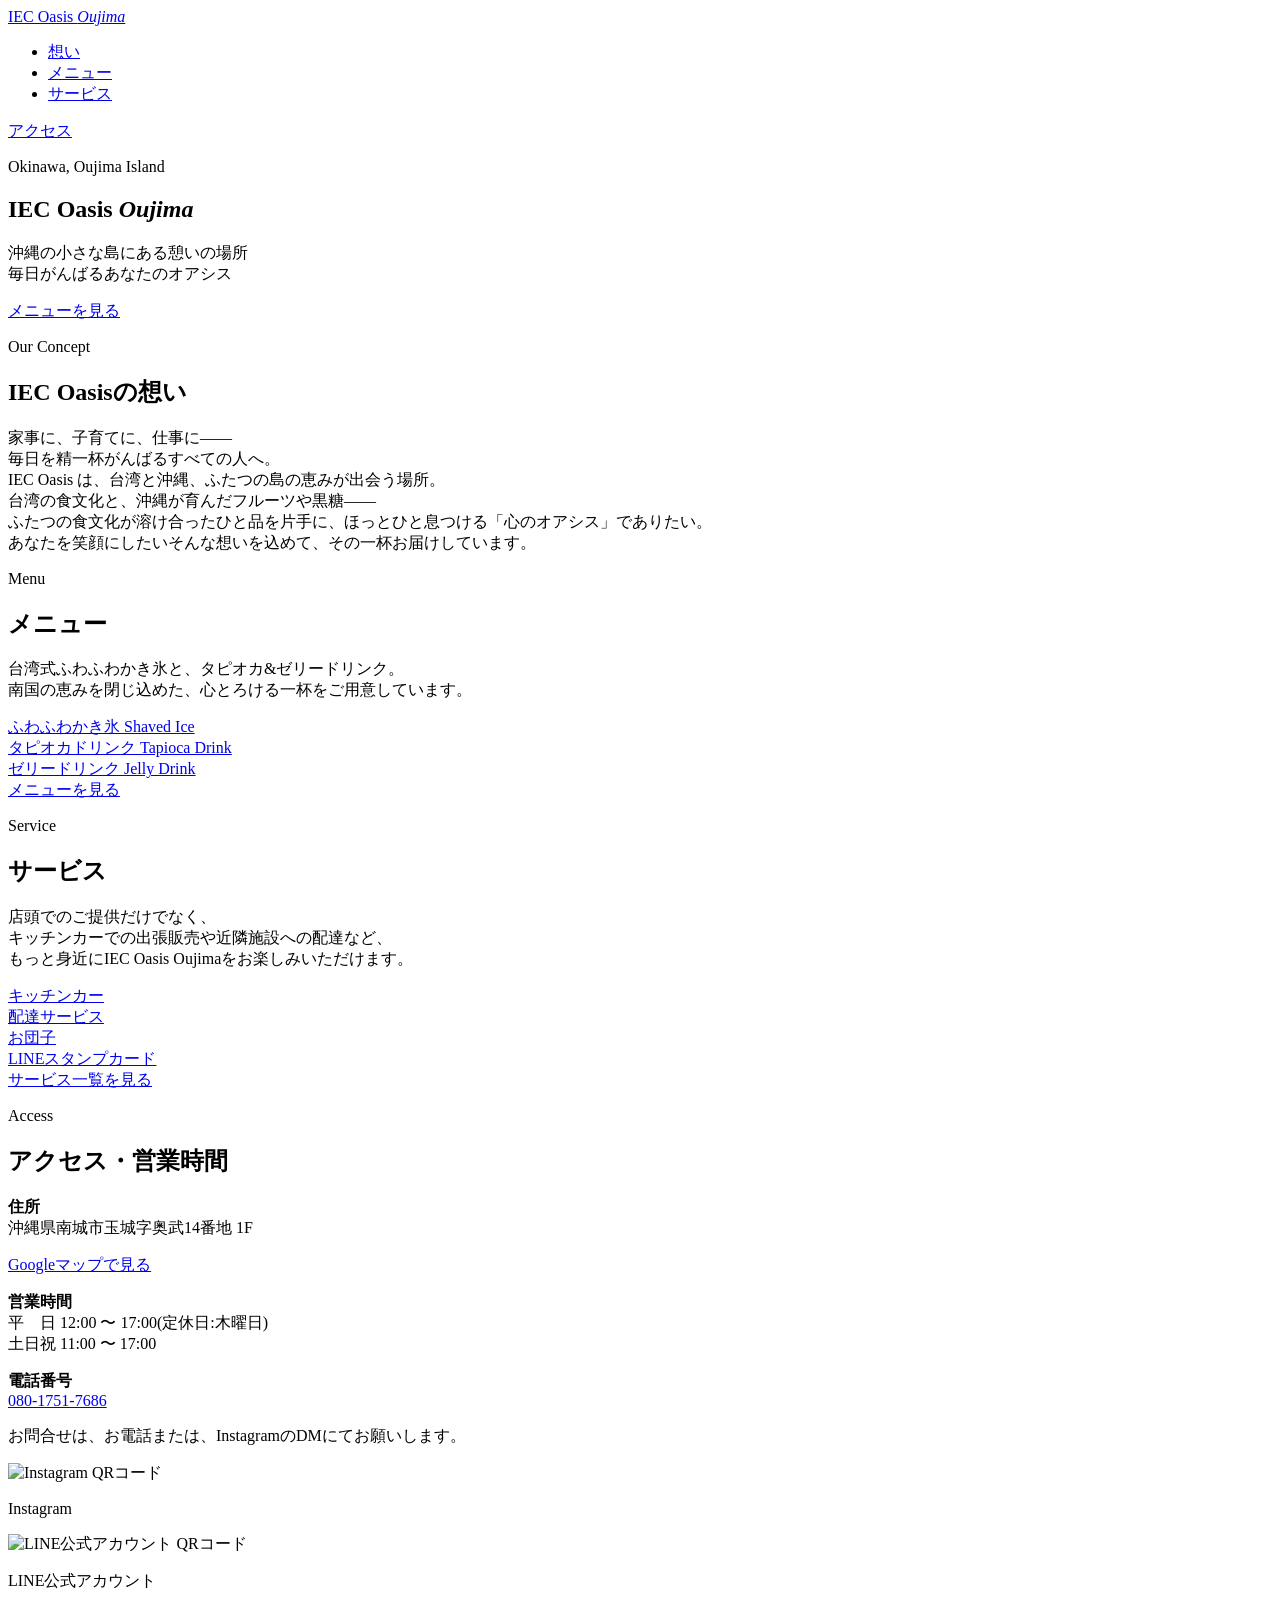
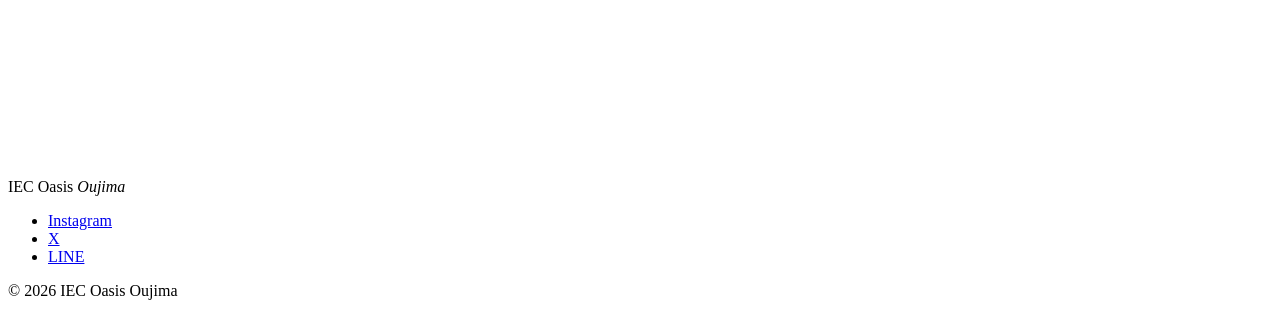
==== index.html @ 06da4bbe "Add files via upload" ====
<!DOCTYPE html>
<html lang="ja">
<head>
<meta charset="UTF-8">
<meta name="viewport" content="width=device-width, initial-scale=1.0">
<meta name="description" content="沖縄・奥武島の海をイメージした、台湾と沖縄の恵みが出会うタピオカ&ゼリードリンク&台湾ふわふわかき氷の専門店 IEC Oasis Oujima。家事に子育てに仕事に、がんばる毎日を過ごすあなたと家族の「心のオアシス」です。">
<title>IEC Oasis Oujima | Emerald Island Drinks</title>
<link rel="preconnect" href="https://fonts.googleapis.com">
<link rel="preconnect" href="https://fonts.gstatic.com" crossorigin>
<link href="https://fonts.googleapis.com/css2?family=Fraunces:ital,wght@0,400;0,600;1,500&display=swap" rel="stylesheet">
<link rel="stylesheet" href="css/style.css">
</head>
<body>

<header class="site-header" id="siteHeader">
  <div class="container header-inner">
    <a class="logo" href="#">IEC Oasis <em>Oujima</em></a>
    <nav>
      <ul>
        <li><a href="#concept">想い</a></li>
        <li><a href="menu.html">メニュー</a></li>
        <li><a href="service.html">サービス</a></li>
      </ul>
    </nav>
    <a class="btn btn-outline nav-cta" href="#access">アクセス</a>
  </div>
</header>

<section class="hero">
  <div class="hero-slider" id="heroSlider" aria-hidden="true">
    <div class="hero-slide is-active" data-image="images/slider/slider-1.JPG"></div>
    <div class="hero-slide" data-image="images/slider/slider-2.jpeg"></div>
    <div class="hero-slide" data-image="images/slider/slider-3.JPG"></div>
    <div class="hero-slide" data-image="images/slider/slider-4.JPG"></div>
    <div class="hero-slide" data-image="images/slider/slider-5.jpg"></div>
  </div>
  <div class="hero-overlay"></div>
  <div class="hero-glow glow-1"></div>
  <div class="hero-glow glow-2"></div>
  <div class="container hero-inner">
    <p class="eyebrow">Okinawa, Oujima Island</p>
    <h1>IEC Oasis <em>Oujima</em></h1>
    <p class="catch">沖縄の小さな島にある憩いの場所<br>毎日がんばるあなたのオアシス</p>
    <a class="btn btn-solid" href="menu.html">メニューを見る</a>
  </div>
  <a class="scroll-cue" href="#concept" aria-label="scroll down"><span></span></a>
</section>

<section id="concept" class="concept">
  <div class="container concept-inner">
    <div class="concept-text reveal">
      <p class="eyebrow">Our Concept</p>
      <h2>IEC Oasisの想い</h2>
      <p>
        家事に、子育てに、仕事に——<br>
        毎日を精一杯がんばるすべての人へ。<br>
        IEC Oasis は、台湾と沖縄、ふたつの島の恵みが出会う場所。<br>
        台湾の食文化と、沖縄が育んだフルーツや黒糖——<br>
        ふたつの食文化が溶け合ったひと品を片手に、ほっとひと息つける「心のオアシス」でありたい。<br>
        あなたを笑顔にしたいそんな想いを込めて、その一杯お届けしています。
      </p>
    </div>
    <div class="concept-image reveal" data-image="images/omoi/omoi.JPG" aria-hidden="true"></div>
  </div>
</section>

<section id="menu" class="menu">
  <div class="container menu-teaser-inner">
    <p class="eyebrow center">Menu</p>
    <h2 class="reveal">メニュー</h2>
    <p class="reveal lead-text">台湾式ふわふわかき氷と、タピオカ&amp;ゼリードリンク。<br>南国の恵みを閉じ込めた、心とろける一杯をご用意しています。</p>

    <div class="menu-teaser-grid">
      <a class="menu-teaser-item reveal" href="menu.html#kakigori-menu">
        <div class="menu-card-image" data-image="images/ice-menu/img-mango.png"></div>
        <span class="menu-teaser-label">
          <span class="menu-teaser-ja">ふわふわかき氷</span>
          <span class="menu-teaser-en">Shaved Ice</span>
        </span>
      </a>
      <a class="menu-teaser-item reveal" href="menu.html#tapioca-drink">
        <div class="menu-card-image" data-image="images/drink-menu/kokutou-milk.JPG"></div>
        <span class="menu-teaser-label">
          <span class="menu-teaser-ja">タピオカドリンク</span>
          <span class="menu-teaser-en">Tapioca Drink</span>
        </span>
      </a>
      <a class="menu-teaser-item reveal" href="menu.html#jelly-drink">
        <div class="menu-card-image" data-image="images/drink-menu/mango-jelly.JPG"></div>
        <span class="menu-teaser-label">
          <span class="menu-teaser-ja">ゼリードリンク</span>
          <span class="menu-teaser-en">Jelly Drink</span>
        </span>
      </a>
    </div>

    <a class="btn btn-solid reveal" href="menu.html">メニューを見る</a>
  </div>
</section>

<section id="services" class="services-teaser">
  <div class="container services-teaser-inner">
    <p class="eyebrow center">Service</p>
    <h2 class="reveal">サービス</h2>
    <p class="reveal lead-text">店頭でのご提供だけでなく、<br>キッチンカーでの出張販売や近隣施設への配達など、<br>もっと身近にIEC Oasis Oujimaをお楽しみいただけます。</p>

    <div class="service-teaser-grid">
      <a class="service-teaser-item reveal" href="service.html#kitchen-car">
        <div class="menu-card-image" data-image="images/service/kitchencar.JPG"></div>
        <span class="service-teaser-label">キッチンカー</span>
      </a>
      <a class="service-teaser-item reveal" href="service.html#delivery">
        <div class="menu-card-image" data-image="images/service/haitatu.jpeg"></div>
        <span class="service-teaser-label">配達サービス</span>
      </a>
      <a class="service-teaser-item reveal" href="service.html#dango">
        <div class="menu-card-image" data-image="images/service/mitarashidango.jpg"></div>
        <span class="service-teaser-label">お団子</span>
      </a>
      <a class="service-teaser-item reveal" href="service.html#line-stamp">
        <div class="menu-card-image" data-image="images/service/line.png"></div>
        <span class="service-teaser-label">LINEスタンプカード</span>
      </a>
    </div>

    <a class="btn btn-solid reveal" href="service.html">サービス一覧を見る</a>
  </div>
</section>

<section id="access" class="access">
  <div class="container access-inner">
    <div class="access-info reveal">
      <p class="eyebrow">Access</p>
      <h2>アクセス・営業時間</h2>
      <p><strong>住所</strong><br>沖縄県南城市玉城字奥武14番地 1F</p>
      <p><a class="btn btn-outline access-map-link" href="https://maps.app.goo.gl/voPFWVJ7KBdVcmAC6" target="_blank" rel="noopener">Googleマップで見る</a></p>
      <p><strong>営業時間</strong><br>平　日 12:00 〜 17:00(定休日:木曜日)<br>土日祝 11:00 〜 17:00</p>
      <p><strong>電話番号</strong><br><a href="tel:08017517686">080-1751-7686</a></p>
      <p class="access-note">お問合せは、お電話または、InstagramのDMにてお願いします。</p>
      <div class="access-qr-list">
        <div class="access-qr-item">
          <img src="images/access/instagram.JPG" alt="Instagram QRコード" width="120" height="120" loading="lazy">
          <p>Instagram</p>
        </div>
        <div class="access-qr-item">
          <img src="images/access/line.png" alt="LINE公式アカウント QRコード" width="120" height="120" loading="lazy">
          <p>LINE公式アカウント</p>
        </div>
      </div>
    </div>
    <div class="access-map reveal">
      <iframe
        src="https://www.google.com/maps?q=26.1313462,127.7723122&output=embed"
        width="100%"
        height="100%"
        style="border:0;"
        allowfullscreen=""
        loading="lazy"
        referrerpolicy="no-referrer-when-downgrade"
        title="IEC Oasis Oujima 地図"></iframe>
    </div>
  </div>
</section>

<footer class="site-footer">
  <div class="container footer-inner">
    <p class="logo">IEC Oasis <em>Oujima</em></p>
    <ul class="footer-social">
      <li><a href="#">Instagram</a></li>
      <li><a href="#">X</a></li>
      <li><a href="#">LINE</a></li>
    </ul>
    <p class="copyright">&copy; 2026 IEC Oasis Oujima</p>
  </div>
</footer>

<script src="js/script.js"></script>
</body>
</html>
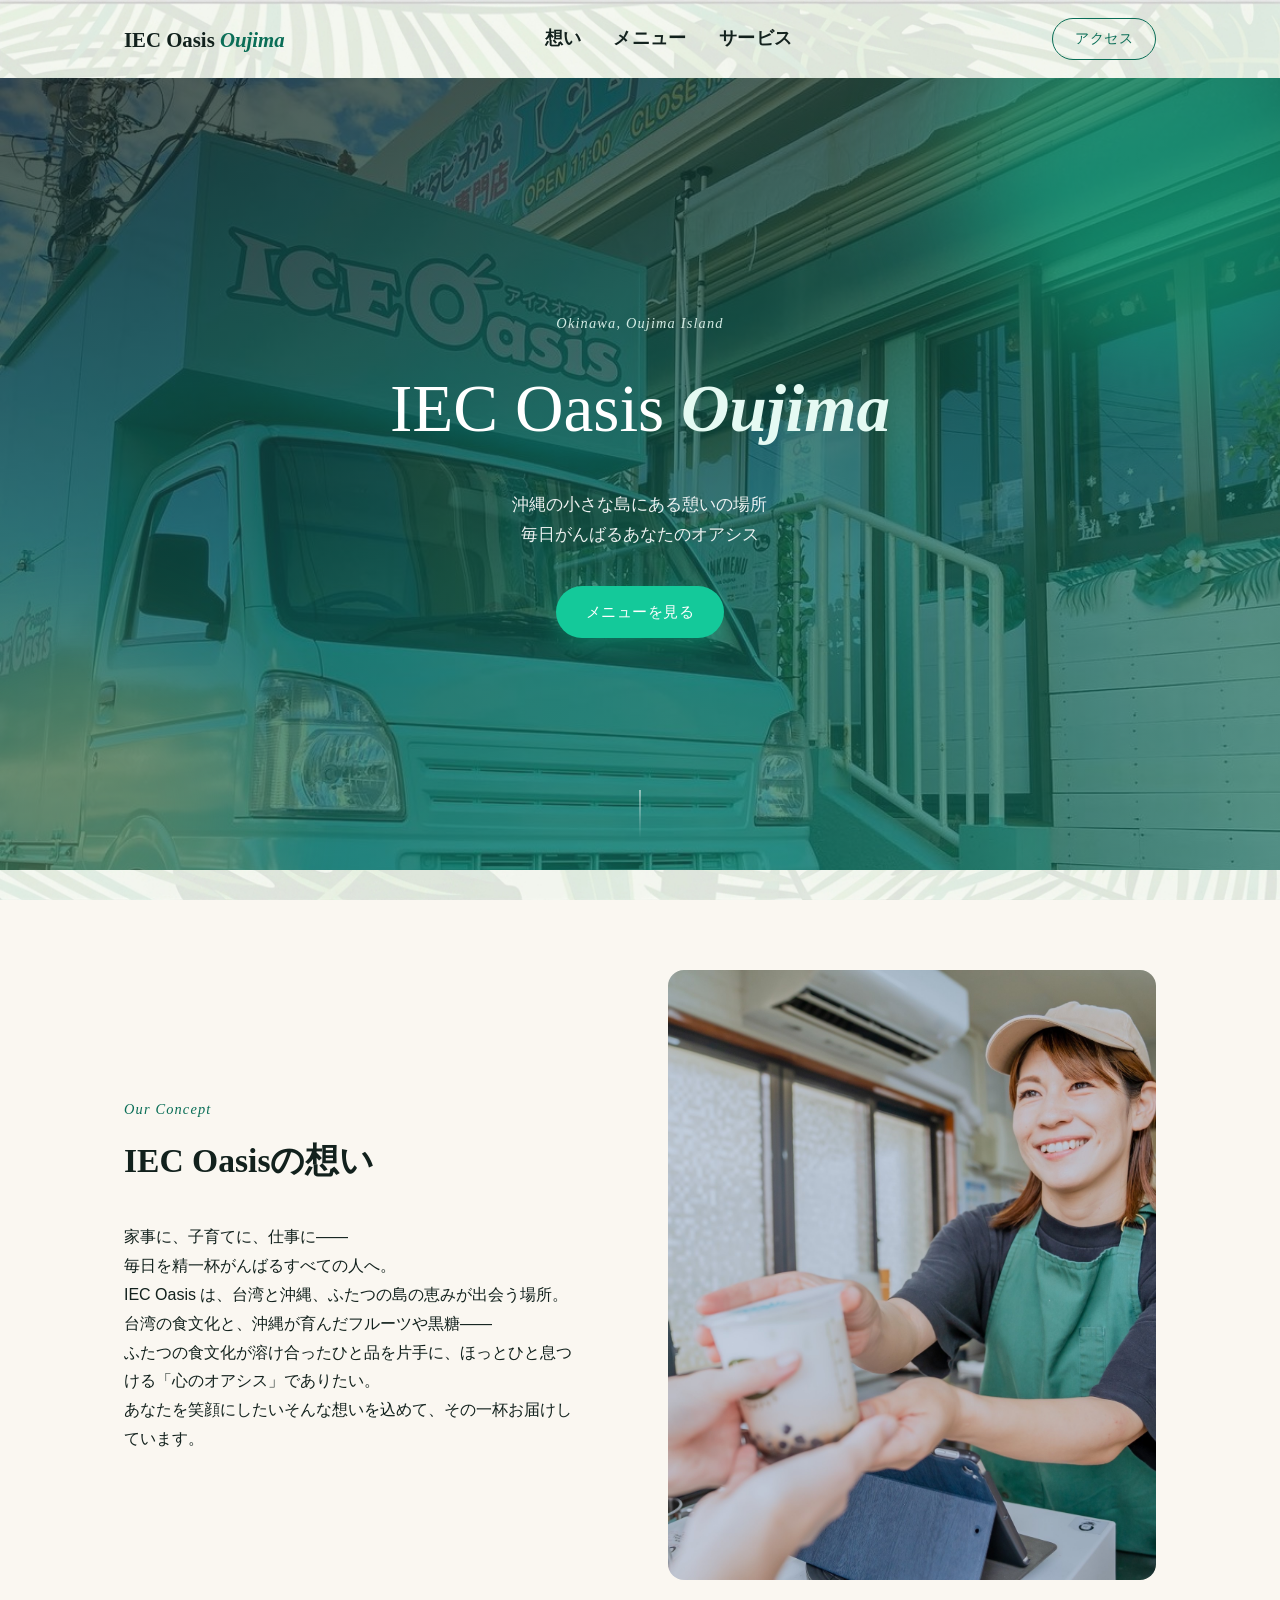
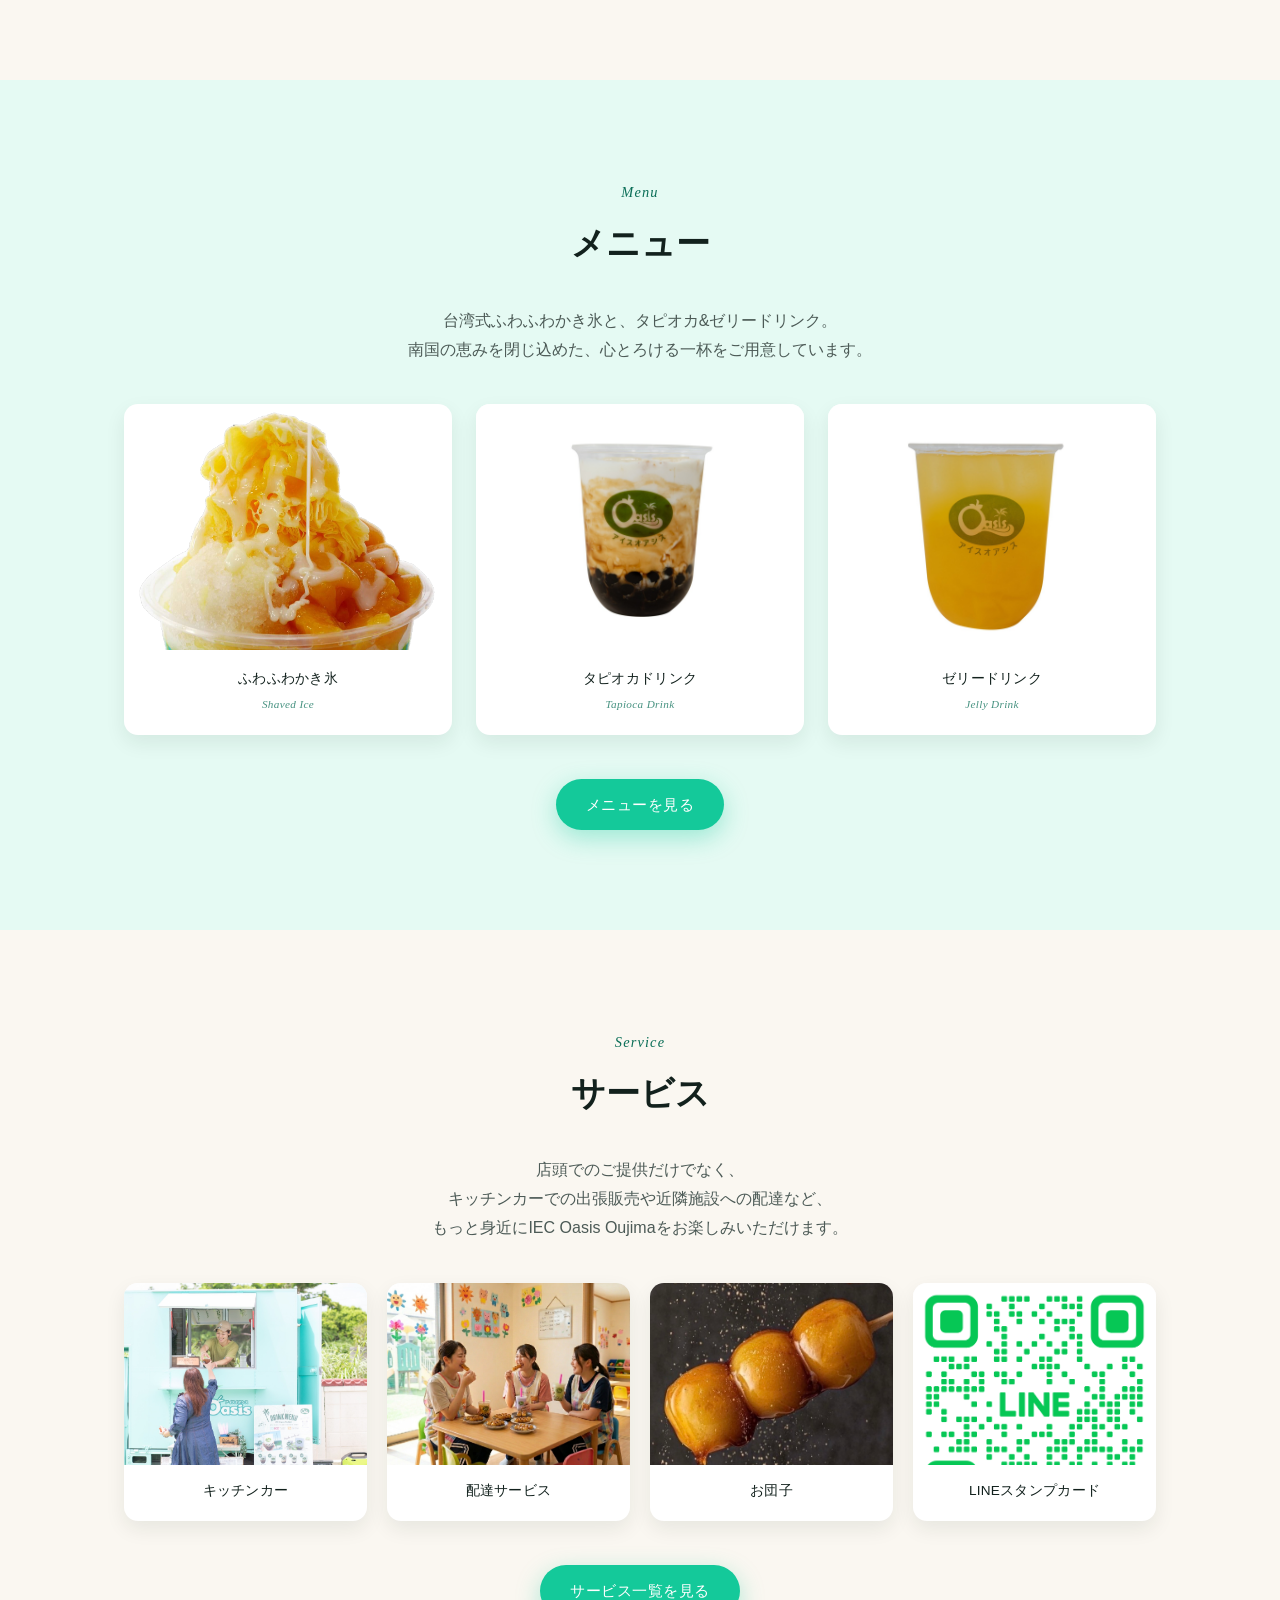
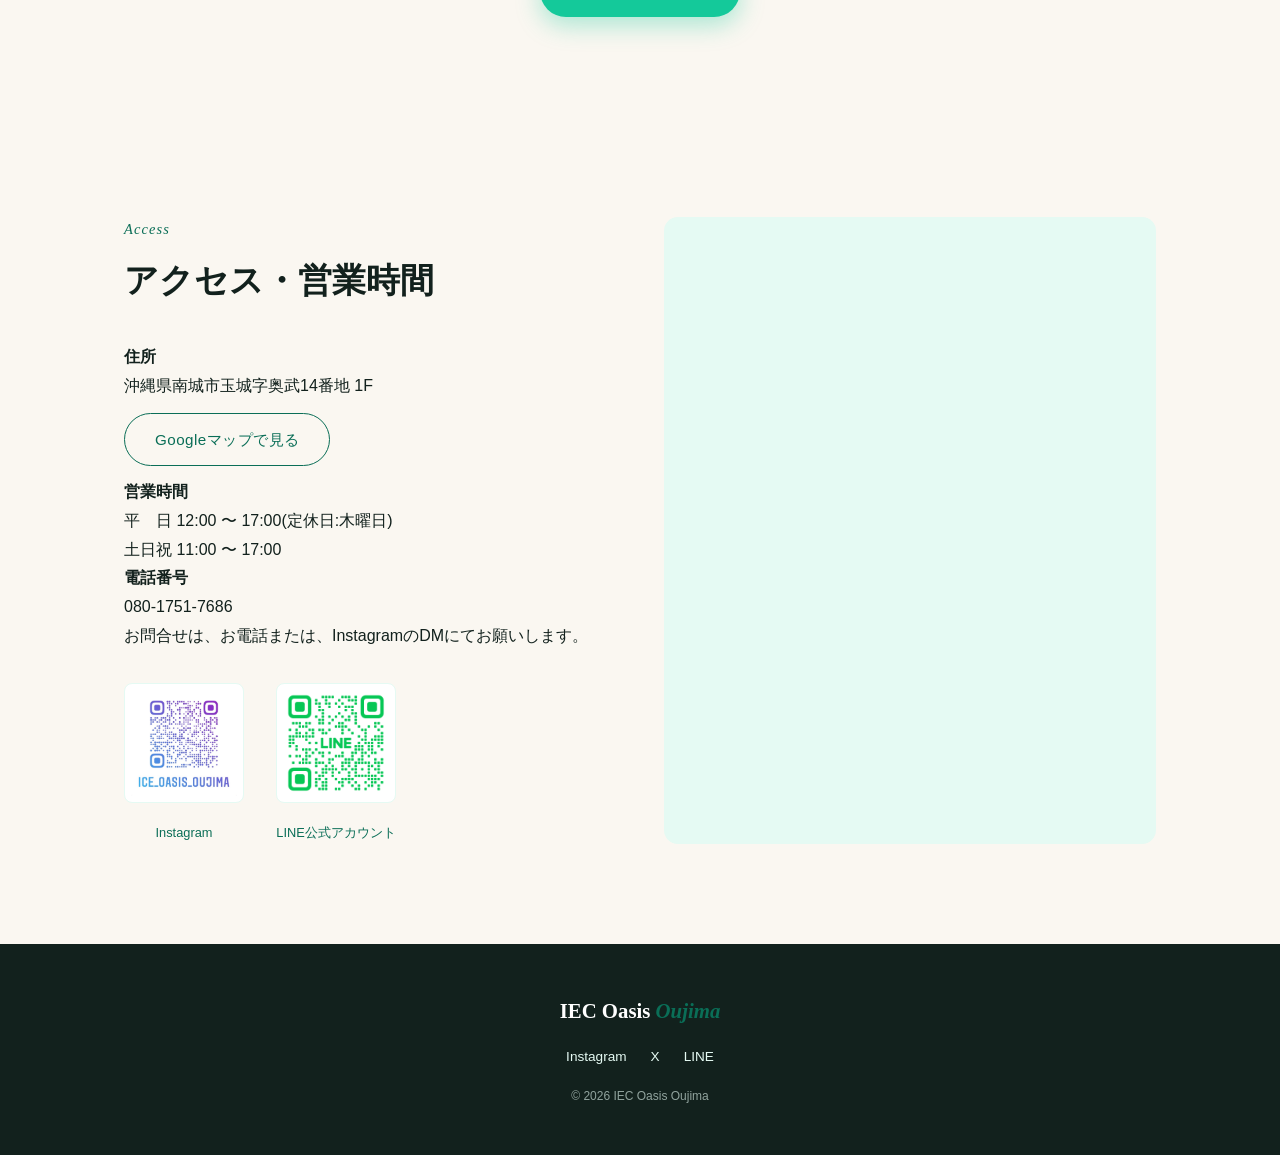
==== commit 68ab53df: "スマホ用ハンバーガーメニューを追加してヘッダーのレスポンシブ表示を修正 スマホ幅でナビが折り返して大きく表示される問題を解消するため、640px以下でハンバーガーアイコン+全画面オーバーレイのナビに切" ====
--- a/index.html
+++ b/index.html
@@ -15,11 +15,15 @@
 <header class="site-header" id="siteHeader">
   <div class="container header-inner">
     <a class="logo" href="#">IEC Oasis <em>Oujima</em></a>
-    <nav>
+    <button class="nav-toggle" id="navToggle" type="button" aria-label="メニューを開く" aria-expanded="false" aria-controls="siteNav">
+      <span></span><span></span><span></span>
+    </button>
+    <nav id="siteNav">
       <ul>
         <li><a href="#concept">想い</a></li>
         <li><a href="menu.html">メニュー</a></li>
         <li><a href="service.html">サービス</a></li>
+        <li class="nav-cta-item"><a class="btn btn-solid" href="#access">アクセス</a></li>
       </ul>
     </nav>
     <a class="btn btn-outline nav-cta" href="#access">アクセス</a>
--- a/css/style.css
+++ b/css/style.css
@@ -0,0 +1,1158 @@
+/* ===== 基本設定(奥武島の明るいエメラルドグリーン) ===== */
+:root {
+  --color-emerald: #14c99a;
+  --color-emerald-dark: #0a6e57;
+  --color-emerald-pale: #e5faf3;
+  --color-ink: #12211d;
+  --color-cream: #faf7f1;
+  --color-gold: #c6a15b;
+
+  --font-display: "Fraunces", "Yu Mincho", "Hiragino Mincho ProN", serif;
+  --font-body: "Hiragino Kaku Gothic ProN", "Yu Gothic", sans-serif;
+}
+
+* {
+  margin: 0;
+  padding: 0;
+  box-sizing: border-box;
+}
+
+html {
+  scroll-behavior: smooth;
+}
+
+body {
+  font-family: var(--font-body);
+  color: var(--color-ink);
+  background-color: var(--color-cream);
+  background-image: url("../images/bg/bg-haikei.jpeg");
+  background-repeat: no-repeat;
+  background-position: center top;
+  background-size: cover;
+  background-attachment: fixed;
+  line-height: 1.8;
+  overflow-x: hidden;
+}
+
+a {
+  color: inherit;
+  text-decoration: none;
+}
+
+ul {
+  list-style: none;
+}
+
+.container {
+  max-width: 1080px;
+  margin: 0 auto;
+  padding: 0 24px;
+}
+
+.eyebrow {
+  font-family: var(--font-display);
+  font-style: italic;
+  color: var(--color-emerald-dark);
+  letter-spacing: 0.08em;
+  font-size: 0.9rem;
+  margin-bottom: 8px;
+}
+
+.eyebrow.center {
+  text-align: center;
+}
+
+h2 {
+  font-family: var(--font-display);
+  font-weight: 600;
+  font-size: 2.1rem;
+  margin-bottom: 32px;
+  color: var(--color-ink);
+}
+
+.menu h2,
+.services-teaser h2,
+.drink-menu h2 {
+  text-align: center;
+}
+
+/* ===== ボタン ===== */
+.btn {
+  display: inline-block;
+  padding: 12px 30px;
+  border-radius: 999px;
+  font-size: 0.95rem;
+  letter-spacing: 0.03em;
+  transition: transform 0.25s ease, box-shadow 0.25s ease, background-color 0.25s ease, color 0.25s ease;
+}
+
+.btn-solid {
+  background-color: var(--color-emerald);
+  color: #fff;
+  box-shadow: 0 8px 24px rgba(20, 201, 154, 0.35);
+}
+
+.btn-solid:hover {
+  transform: translateY(-2px);
+  box-shadow: 0 12px 28px rgba(20, 201, 154, 0.45);
+}
+
+.btn-outline {
+  border: 1px solid var(--color-emerald-dark);
+  color: var(--color-emerald-dark);
+}
+
+.btn-outline:hover {
+  background-color: var(--color-emerald-dark);
+  color: #fff;
+}
+
+/* ===== ヘッダー ===== */
+.site-header {
+  position: sticky;
+  top: 0;
+  background-color: transparent;
+  z-index: 20;
+  transition: background-color 0.3s ease, box-shadow 0.3s ease;
+}
+
+.site-header.is-scrolled {
+  background-color: rgba(250, 247, 241, 0.92);
+  backdrop-filter: blur(8px);
+  box-shadow: 0 4px 20px rgba(18, 33, 29, 0.06);
+}
+
+.header-inner {
+  display: flex;
+  justify-content: space-between;
+  align-items: center;
+  padding-top: 18px;
+  padding-bottom: 18px;
+  gap: 24px;
+}
+
+.logo {
+  font-family: var(--font-display);
+  font-weight: 600;
+  font-size: 1.3rem;
+  color: var(--color-ink);
+}
+
+.logo em {
+  color: var(--color-emerald-dark);
+  font-style: italic;
+}
+
+.site-header nav {
+  flex: 1;
+}
+
+.site-header nav ul {
+  display: flex;
+  justify-content: center;
+  gap: 32px;
+}
+
+.site-header nav a {
+  position: relative;
+  display: inline-block;
+  font-size: 1.1rem;
+  font-weight: 700;
+  letter-spacing: 0.02em;
+  transition: transform 0.2s ease, color 0.2s ease;
+}
+
+.site-header nav a::after {
+  content: "";
+  position: absolute;
+  left: 0;
+  bottom: -4px;
+  width: 0;
+  height: 2px;
+  border-radius: 2px;
+  background-color: var(--color-emerald-dark);
+  transition: width 0.25s ease;
+}
+
+.site-header nav a:hover {
+  color: var(--color-emerald-dark);
+  transform: translateY(-2px) scale(1.06);
+}
+
+.site-header nav a:hover::after {
+  width: 100%;
+}
+
+.nav-cta {
+  padding: 8px 22px;
+  font-size: 0.85rem;
+}
+
+.nav-toggle {
+  display: none;
+}
+
+.nav-cta-item {
+  display: none;
+}
+
+/* ===== ヒーロー ===== */
+.hero {
+  position: relative;
+  min-height: 88vh;
+  min-height: 88svh;
+  display: flex;
+  align-items: center;
+  justify-content: center;
+  text-align: center;
+  overflow: hidden;
+  background: linear-gradient(165deg, var(--color-ink) 0%, var(--color-emerald-dark) 55%, var(--color-emerald) 130%);
+  color: #fff;
+}
+
+.hero-slider {
+  position: absolute;
+  inset: 0;
+  z-index: 0;
+}
+
+.hero-slide {
+  position: absolute;
+  inset: 0;
+  background-size: cover;
+  background-position: center;
+  opacity: 0;
+  transition: opacity 1.2s ease;
+}
+
+.hero-slide.is-active {
+  opacity: 1;
+}
+
+.hero-overlay {
+  position: absolute;
+  inset: 0;
+  background: linear-gradient(165deg, rgba(18, 33, 29, 0.75) 0%, rgba(15, 92, 74, 0.7) 55%, rgba(20, 130, 104, 0.6) 130%);
+  z-index: 1;
+}
+
+.hero-glow {
+  position: absolute;
+  border-radius: 50%;
+  filter: blur(60px);
+  opacity: 0.45;
+  z-index: 2;
+}
+
+.glow-1 {
+  width: 420px;
+  height: 420px;
+  background: var(--color-emerald);
+  top: -120px;
+  right: -100px;
+  animation: drift 12s ease-in-out infinite alternate;
+}
+
+.glow-2 {
+  width: 320px;
+  height: 320px;
+  background: var(--color-gold);
+  bottom: -100px;
+  left: -80px;
+  opacity: 0.25;
+  animation: drift 14s ease-in-out infinite alternate-reverse;
+}
+
+@keyframes drift {
+  from { transform: translate(0, 0); }
+  to { transform: translate(30px, 30px); }
+}
+
+.hero-inner {
+  position: relative;
+  z-index: 3;
+}
+
+.hero .eyebrow {
+  color: var(--color-emerald-pale);
+  opacity: 0.9;
+}
+
+.hero h1 {
+  font-family: var(--font-display);
+  font-weight: 400;
+  font-size: clamp(2.6rem, 6vw, 4.2rem);
+  margin: 12px 0 20px;
+}
+
+.hero h1 em {
+  font-style: italic;
+  font-weight: 600;
+  color: var(--color-emerald-pale);
+}
+
+.hero .catch {
+  font-size: 1.05rem;
+  max-width: 480px;
+  margin: 0 auto 36px;
+  opacity: 0.92;
+}
+
+.scroll-cue {
+  position: absolute;
+  bottom: 32px;
+  left: 50%;
+  transform: translateX(-50%);
+  z-index: 3;
+}
+
+.scroll-cue span {
+  display: block;
+  width: 1px;
+  height: 48px;
+  background: linear-gradient(#fff, transparent);
+  animation: cue 1.8s ease-in-out infinite;
+}
+
+@keyframes cue {
+  0% { transform: scaleY(0); transform-origin: top; opacity: 0; }
+  40% { transform: scaleY(1); transform-origin: top; opacity: 1; }
+  60% { transform: scaleY(1); transform-origin: bottom; opacity: 1; }
+  100% { transform: scaleY(0); transform-origin: bottom; opacity: 0; }
+}
+
+/* ===== 各セクション共通 ===== */
+section {
+  padding: 100px 0;
+}
+
+/* ===== スクロールリビール ===== */
+.reveal {
+  opacity: 0;
+  transform: translateY(24px);
+  transition: opacity 0.7s ease, transform 0.7s ease;
+}
+
+.reveal.is-visible {
+  opacity: 1;
+  transform: translateY(0);
+}
+
+/* ===== こだわり ===== */
+.concept-inner {
+  display: grid;
+  grid-template-columns: 1fr 1fr;
+  gap: 56px;
+  align-items: center;
+}
+
+.concept-image {
+  aspect-ratio: 4 / 5;
+  border-radius: 16px;
+  background: linear-gradient(150deg, var(--color-emerald-pale), var(--color-emerald) 120%);
+  background-size: cover;
+  background-position: center;
+}
+
+.concept-text p {
+  max-width: 460px;
+}
+
+/* ===== メニュー ===== */
+.menu {
+  background-color: var(--color-emerald-pale);
+}
+
+.menu-filter {
+  display: flex;
+  justify-content: center;
+  gap: 12px;
+  margin-bottom: 48px;
+  flex-wrap: wrap;
+}
+
+.filter-btn {
+  padding: 8px 20px;
+  border-radius: 999px;
+  border: 1px solid var(--color-emerald-dark);
+  background: transparent;
+  color: var(--color-emerald-dark);
+  font-family: var(--font-body);
+  font-size: 0.85rem;
+  cursor: pointer;
+  transition: background-color 0.25s ease, color 0.25s ease;
+}
+
+.filter-btn.is-active,
+.filter-btn:hover {
+  background-color: var(--color-emerald-dark);
+  color: #fff;
+}
+
+.menu-grid {
+  display: grid;
+  grid-template-columns: repeat(3, 1fr);
+  gap: 28px;
+}
+
+.menu-card {
+  background-color: #fff;
+  border-radius: 14px;
+  overflow: hidden;
+  transition: transform 0.3s ease, box-shadow 0.3s ease;
+}
+
+.menu-card.is-hidden {
+  display: none;
+}
+
+.menu-card:hover {
+  transform: translateY(-6px);
+  box-shadow: 0 20px 40px rgba(18, 33, 29, 0.12);
+}
+
+.menu-card-image {
+  aspect-ratio: 4 / 3;
+  background: linear-gradient(150deg, var(--color-emerald), var(--color-emerald-dark));
+  background-size: cover;
+  background-position: top center;
+}
+
+.menu-card-image.is-clickable {
+  cursor: pointer;
+}
+
+.menu-card-body {
+  padding: 20px 22px 26px;
+}
+
+.menu-card-body h3,
+.menu-card-body h4 {
+  font-family: var(--font-display);
+  font-weight: 600;
+  font-size: 1.05rem;
+  margin-bottom: 6px;
+}
+
+.menu-desc {
+  font-size: 0.85rem;
+  color: #5c6b66;
+  margin-bottom: 14px;
+}
+
+.price {
+  font-family: var(--font-display);
+  font-style: italic;
+  color: var(--color-gold);
+  font-size: 1.1rem;
+}
+
+.menu-teaser-grid {
+  display: grid;
+  grid-template-columns: repeat(3, 1fr);
+  gap: 24px;
+  margin: 40px 0 44px;
+}
+
+.menu-teaser-item {
+  display: block;
+  background-color: #fff;
+  border-radius: 14px;
+  overflow: hidden;
+  text-align: center;
+  box-shadow: 0 8px 20px rgba(18, 33, 29, 0.08);
+  transition: transform 0.3s ease, box-shadow 0.3s ease;
+}
+
+.menu-teaser-item:hover {
+  transform: translateY(-6px);
+  box-shadow: 0 20px 40px rgba(18, 33, 29, 0.12);
+}
+
+.menu-teaser-item .menu-card-image {
+  aspect-ratio: 4 / 3;
+}
+
+.menu-teaser-label {
+  display: block;
+  padding: 16px 12px 20px;
+}
+
+.menu-teaser-ja {
+  display: block;
+  font-size: 0.9rem;
+  letter-spacing: 0.02em;
+  color: var(--color-ink);
+}
+
+.menu-teaser-en {
+  display: block;
+  font-family: var(--font-display);
+  font-style: italic;
+  font-size: 0.7rem;
+  letter-spacing: 0.03em;
+  color: var(--color-emerald-dark);
+  opacity: 0.75;
+  margin-top: 2px;
+}
+
+/* ===== メニューページ 共通 ===== */
+.page-hero {
+  padding-top: 64px;
+  padding-bottom: 48px;
+  text-align: center;
+}
+
+.page-hero .back-link {
+  display: inline-block;
+  margin-bottom: 24px;
+  font-size: 0.85rem;
+  color: var(--color-emerald-dark);
+  border-bottom: 1px solid transparent;
+  transition: border-color 0.25s ease;
+}
+
+.page-hero .back-link:hover {
+  border-color: var(--color-emerald-dark);
+}
+
+.page-hero h1 {
+  font-family: var(--font-display);
+  font-weight: 600;
+  font-size: clamp(2rem, 5vw, 2.8rem);
+  margin: 8px 0 20px;
+  color: var(--color-ink);
+}
+
+.page-hero .lead-text {
+  max-width: 560px;
+  margin: 0 auto;
+  color: #4c5a56;
+}
+
+.menu-lead {
+  text-align: center;
+  max-width: 520px;
+  margin: -16px auto 40px;
+  font-size: 0.85rem;
+  color: #4c5a56;
+}
+
+/* TOPページ メニュー紹介(ティザー) */
+.menu-teaser-inner {
+  text-align: center;
+}
+
+.menu-teaser-inner .lead-text {
+  max-width: 560px;
+  margin: 0 auto 32px;
+  color: #4c5a56;
+}
+
+/* かき氷カード: Special / Simple */
+.menu-variant {
+  border-top: 1px solid rgba(18, 33, 29, 0.08);
+  margin-top: 12px;
+  padding-top: 12px;
+}
+
+.menu-variant li {
+  display: flex;
+  align-items: baseline;
+  justify-content: space-between;
+  gap: 10px;
+  margin-bottom: 10px;
+}
+
+.menu-variant li:last-child {
+  margin-bottom: 0;
+}
+
+.variant-label {
+  flex-shrink: 0;
+  font-family: var(--font-display);
+  font-style: italic;
+  font-size: 0.75rem;
+  color: var(--color-emerald-dark);
+  min-width: 52px;
+}
+
+.variant-desc {
+  flex: 1;
+  font-size: 0.8rem;
+  color: #5c6b66;
+}
+
+.menu-variant .price {
+  font-size: 0.95rem;
+}
+
+/* ドリンクメニュー セクション */
+.drink-menu {
+  background-color: #fff;
+}
+
+.menu-subhead {
+  font-family: var(--font-display);
+  font-style: italic;
+  font-size: 1.2rem;
+  color: var(--color-emerald-dark);
+  margin: 48px 0 4px;
+  text-align: center;
+}
+
+.menu-subhead:first-of-type {
+  margin-top: 0;
+}
+
+.menu-subhead-sub {
+  font-size: 0.7rem;
+  opacity: 0.7;
+}
+
+.menu-subnote {
+  text-align: center;
+  font-size: 0.8rem;
+  color: #8a8078;
+  margin-bottom: 24px;
+}
+
+/* アンカーリンクでの遷移時、ヘッダーに隠れないための余白 */
+#kakigori-menu,
+#tapioca-drink,
+#jelly-drink {
+  scroll-margin-top: 100px;
+}
+
+/* ===== サイドメニュー(メニューページ内ナビ) ===== */
+.side-menu {
+  position: fixed;
+  left: 24px;
+  top: 50%;
+  transform: translateY(-50%);
+  z-index: 15;
+}
+
+.side-menu ul {
+  display: flex;
+  flex-direction: column;
+  gap: 6px;
+}
+
+.side-menu a {
+  display: block;
+  padding: 12px 20px;
+  border-radius: 999px;
+  background-color: rgba(250, 247, 241, 0.85);
+  backdrop-filter: blur(6px);
+  box-shadow: 0 8px 20px rgba(18, 33, 29, 0.08);
+  transition: background-color 0.25s ease, transform 0.25s ease, box-shadow 0.25s ease;
+}
+
+.side-menu-ja {
+  display: block;
+  font-size: 0.85rem;
+  letter-spacing: 0.02em;
+  color: var(--color-ink);
+  transition: color 0.25s ease;
+}
+
+.side-menu-en {
+  display: block;
+  font-family: var(--font-display);
+  font-style: italic;
+  font-size: 0.65rem;
+  letter-spacing: 0.03em;
+  color: var(--color-emerald-dark);
+  opacity: 0.75;
+  margin-top: 2px;
+  transition: color 0.25s ease;
+}
+
+.side-menu a:hover,
+.side-menu a.is-active {
+  background-color: var(--color-emerald-dark);
+  transform: translateX(4px);
+  box-shadow: 0 12px 28px rgba(18, 33, 29, 0.18);
+}
+
+.side-menu a:hover .side-menu-ja,
+.side-menu a.is-active .side-menu-ja,
+.side-menu a:hover .side-menu-en,
+.side-menu a.is-active .side-menu-en {
+  color: #fff;
+  opacity: 1;
+}
+
+@media (max-width: 1240px) {
+  .side-menu {
+    display: none;
+  }
+}
+
+/* ===== 右側固定 お問合せボタン ===== */
+.contact-float {
+  position: fixed;
+  right: 20px;
+  top: 50%;
+  transform: translateY(-50%);
+  z-index: 18;
+  display: flex;
+  flex-direction: column;
+  align-items: center;
+  justify-content: center;
+  gap: 6px;
+  width: 168px;
+  padding: 26px 16px;
+  border-radius: 22px;
+  background-color: var(--color-emerald);
+  color: #fff;
+  text-align: center;
+  font-size: 0.95rem;
+  font-weight: 600;
+  line-height: 1.7;
+  letter-spacing: 0.02em;
+  box-shadow: 0 10px 30px rgba(20, 201, 154, 0.45);
+  transition: transform 0.25s ease, box-shadow 0.25s ease, background-color 0.25s ease;
+}
+
+.contact-float:hover {
+  background-color: var(--color-emerald-dark);
+  transform: translateY(-50%) translateX(-4px);
+  box-shadow: 0 14px 34px rgba(20, 201, 154, 0.55);
+}
+
+@media (max-width: 640px) {
+  .contact-float {
+    right: 10px;
+    width: 118px;
+    padding: 18px 10px;
+    font-size: 0.78rem;
+    border-radius: 16px;
+  }
+}
+
+/* 右下 装飾画像(準備中フォルダから随時差し替え) */
+.page-decor {
+  position: fixed;
+  right: -20px;
+  bottom: -20px;
+  width: min(26vw, 260px);
+  height: auto;
+  opacity: 0.5;
+  pointer-events: none;
+  z-index: 2;
+  mask-image: linear-gradient(to top left, rgba(0, 0, 0, 0.9) 40%, rgba(0, 0, 0, 0) 85%);
+  -webkit-mask-image: linear-gradient(to top left, rgba(0, 0, 0, 0.9) 40%, rgba(0, 0, 0, 0) 85%);
+}
+
+@media (max-width: 640px) {
+  .page-decor {
+    width: 34vw;
+    opacity: 0.35;
+  }
+}
+
+/* ===== サービス ===== */
+.services {
+  background-color: #fff;
+}
+
+.service-item {
+  display: grid;
+  grid-template-columns: 1fr 1fr;
+  gap: 56px;
+  align-items: center;
+}
+
+.service-item + .service-item {
+  margin-top: 96px;
+}
+
+.service-item.reverse .service-image {
+  order: 2;
+}
+
+.service-image {
+  aspect-ratio: 4 / 3;
+  border-radius: 16px;
+  background: linear-gradient(150deg, var(--color-emerald-pale), var(--color-emerald) 120%);
+  background-size: cover;
+  background-position: center;
+}
+
+.service-text h2 {
+  margin-bottom: 16px;
+}
+
+.service-text .lead-text {
+  margin: 0 0 24px;
+  max-width: 480px;
+}
+
+.service-meta {
+  margin: 0 0 28px;
+  padding: 16px 0;
+  border-top: 1px solid rgba(18, 33, 29, 0.1);
+  border-bottom: 1px solid rgba(18, 33, 29, 0.1);
+}
+
+.service-meta div {
+  display: flex;
+  gap: 12px;
+  font-size: 0.9rem;
+}
+
+.service-meta div + div {
+  margin-top: 10px;
+}
+
+.service-meta dt {
+  flex-shrink: 0;
+  min-width: 88px;
+  font-family: var(--font-display);
+  font-style: italic;
+  color: var(--color-emerald-dark);
+}
+
+.service-meta dd {
+  color: #4c5a56;
+}
+
+/* TOPページ サービス紹介(ティザー) */
+.services-teaser-inner {
+  text-align: center;
+}
+
+.services-teaser-inner .lead-text {
+  max-width: 560px;
+  margin: 0 auto 32px;
+  color: #4c5a56;
+}
+
+.service-teaser-grid {
+  display: grid;
+  grid-template-columns: repeat(4, 1fr);
+  gap: 20px;
+  margin: 40px 0 44px;
+}
+
+.service-teaser-item {
+  display: block;
+  background-color: #fff;
+  border-radius: 14px;
+  overflow: hidden;
+  text-align: center;
+  box-shadow: 0 8px 20px rgba(18, 33, 29, 0.08);
+  transition: transform 0.3s ease, box-shadow 0.3s ease;
+}
+
+.service-teaser-item:hover {
+  transform: translateY(-6px);
+  box-shadow: 0 20px 40px rgba(18, 33, 29, 0.12);
+}
+
+.service-teaser-item .menu-card-image {
+  aspect-ratio: 4 / 3;
+}
+
+.service-teaser-label {
+  display: block;
+  padding: 14px 10px 18px;
+  font-size: 0.85rem;
+  letter-spacing: 0.02em;
+  color: var(--color-ink);
+}
+
+.note {
+  text-align: center;
+  color: #8a8078;
+  font-size: 0.85rem;
+  margin-top: 20px;
+}
+
+/* ===== ライトボックス ===== */
+.lightbox {
+  position: fixed;
+  inset: 0;
+  background-color: rgba(18, 33, 29, 0.9);
+  display: flex;
+  align-items: center;
+  justify-content: center;
+  opacity: 0;
+  pointer-events: none;
+  transition: opacity 0.3s ease;
+  z-index: 100;
+}
+
+.lightbox.is-open {
+  opacity: 1;
+  pointer-events: auto;
+}
+
+.lightbox-img {
+  display: block;
+  max-width: 90vw;
+  max-height: 85vh;
+  border-radius: 12px;
+  object-fit: contain;
+}
+
+.lightbox-close {
+  position: absolute;
+  top: 28px;
+  right: 32px;
+  background: none;
+  border: none;
+  color: #fff;
+  font-size: 2rem;
+  cursor: pointer;
+  line-height: 1;
+}
+
+/* ===== アクセス ===== */
+.access-inner {
+  display: grid;
+  grid-template-columns: 1fr 1fr;
+  gap: 48px;
+}
+
+.access-map {
+  border-radius: 14px;
+  background-color: var(--color-emerald-pale);
+  display: flex;
+  align-items: center;
+  justify-content: center;
+  min-height: 260px;
+}
+
+.access-map-link {
+  margin: 12px 0;
+}
+
+.access-qr-list {
+  display: flex;
+  gap: 32px;
+  margin-top: 32px;
+}
+
+.access-qr-item {
+  text-align: center;
+}
+
+.access-qr-item img {
+  width: 120px;
+  height: 120px;
+  object-fit: contain;
+  border-radius: 8px;
+  border: 1px solid var(--color-emerald-pale);
+  background-color: #fff;
+  padding: 6px;
+}
+
+.access-qr-item p {
+  margin-top: 8px;
+  font-size: 0.8rem;
+  color: var(--color-emerald-dark);
+}
+
+/* ===== フッター ===== */
+.site-footer {
+  background-color: var(--color-ink);
+  color: var(--color-emerald-pale);
+  padding: 48px 0;
+}
+
+.footer-inner {
+  display: flex;
+  flex-direction: column;
+  align-items: center;
+  gap: 16px;
+  text-align: center;
+}
+
+.site-footer .logo {
+  color: #fff;
+}
+
+.footer-social {
+  display: flex;
+  gap: 24px;
+  font-size: 0.85rem;
+}
+
+.footer-social a:hover {
+  color: var(--color-emerald);
+}
+
+.copyright {
+  font-size: 0.75rem;
+  opacity: 0.6;
+}
+
+/* ===== レスポンシブ ===== */
+@media (max-width: 860px) {
+  .concept-inner,
+  .access-inner,
+  .service-item {
+    grid-template-columns: 1fr;
+  }
+
+  .service-item.reverse .service-image {
+    order: 0;
+  }
+
+  .service-item + .service-item {
+    margin-top: 64px;
+  }
+
+  .menu-grid {
+    grid-template-columns: repeat(2, 1fr);
+  }
+
+  .menu-teaser-grid {
+    gap: 16px;
+  }
+
+  .menu-teaser-label {
+    padding: 10px 6px 14px;
+  }
+
+  .menu-teaser-ja {
+    font-size: 0.75rem;
+  }
+
+  .menu-teaser-en {
+    font-size: 0.6rem;
+  }
+
+  .service-teaser-grid {
+    grid-template-columns: repeat(2, 1fr);
+    gap: 16px;
+  }
+
+  .service-teaser-label {
+    padding: 10px 6px 14px;
+    font-size: 0.75rem;
+  }
+}
+
+@media (max-width: 640px) {
+  .header-inner {
+    flex-wrap: nowrap;
+    justify-content: space-between;
+    text-align: left;
+    padding-top: 14px;
+    padding-bottom: 14px;
+    gap: 12px;
+  }
+
+  .logo {
+    font-size: 1.05rem;
+  }
+
+  .nav-toggle {
+    display: flex;
+    flex-direction: column;
+    justify-content: center;
+    align-items: center;
+    gap: 5px;
+    width: 36px;
+    height: 36px;
+    padding: 0;
+    border: none;
+    background: transparent;
+    cursor: pointer;
+    flex-shrink: 0;
+    z-index: 21;
+  }
+
+  .nav-toggle span {
+    display: block;
+    width: 24px;
+    height: 2px;
+    background-color: var(--color-ink);
+    border-radius: 2px;
+    transition: transform 0.25s ease, opacity 0.25s ease;
+  }
+
+  .site-header.is-nav-open .nav-toggle span:nth-child(1) {
+    transform: translateY(7px) rotate(45deg);
+  }
+
+  .site-header.is-nav-open .nav-toggle span:nth-child(2) {
+    opacity: 0;
+  }
+
+  .site-header.is-nav-open .nav-toggle span:nth-child(3) {
+    transform: translateY(-7px) rotate(-45deg);
+  }
+
+  .site-header nav {
+    position: fixed;
+    inset: 0;
+    height: 100vh;
+    height: 100svh;
+    flex: none;
+    display: flex;
+    align-items: center;
+    justify-content: center;
+    background-color: var(--color-cream);
+    opacity: 0;
+    visibility: hidden;
+    transform: translateY(-8px);
+    transition: opacity 0.25s ease, transform 0.25s ease, visibility 0.25s;
+    z-index: 19;
+  }
+
+  .site-header.is-nav-open nav {
+    opacity: 1;
+    visibility: visible;
+    transform: translateY(0);
+  }
+
+  .site-header nav ul {
+    flex-direction: column;
+    align-items: center;
+    gap: 28px;
+  }
+
+  .site-header nav a {
+    font-size: 1.25rem;
+  }
+
+  .nav-cta {
+    display: none;
+  }
+
+  .nav-cta-item {
+    display: block;
+    margin-top: 8px;
+  }
+
+  .menu-grid {
+    grid-template-columns: repeat(2, 1fr);
+  }
+
+  section {
+    padding: 72px 0;
+  }
+}
+
+body.nav-open {
+  overflow: hidden;
+}
+
+@media (max-width: 480px) {
+  .menu-grid,
+  .menu-teaser-grid,
+  .service-teaser-grid {
+    grid-template-columns: 1fr;
+  }
+}
+
+@media (prefers-reduced-data: reduce), (max-width: 420px) {
+  body {
+    background-attachment: scroll;
+  }
+}
